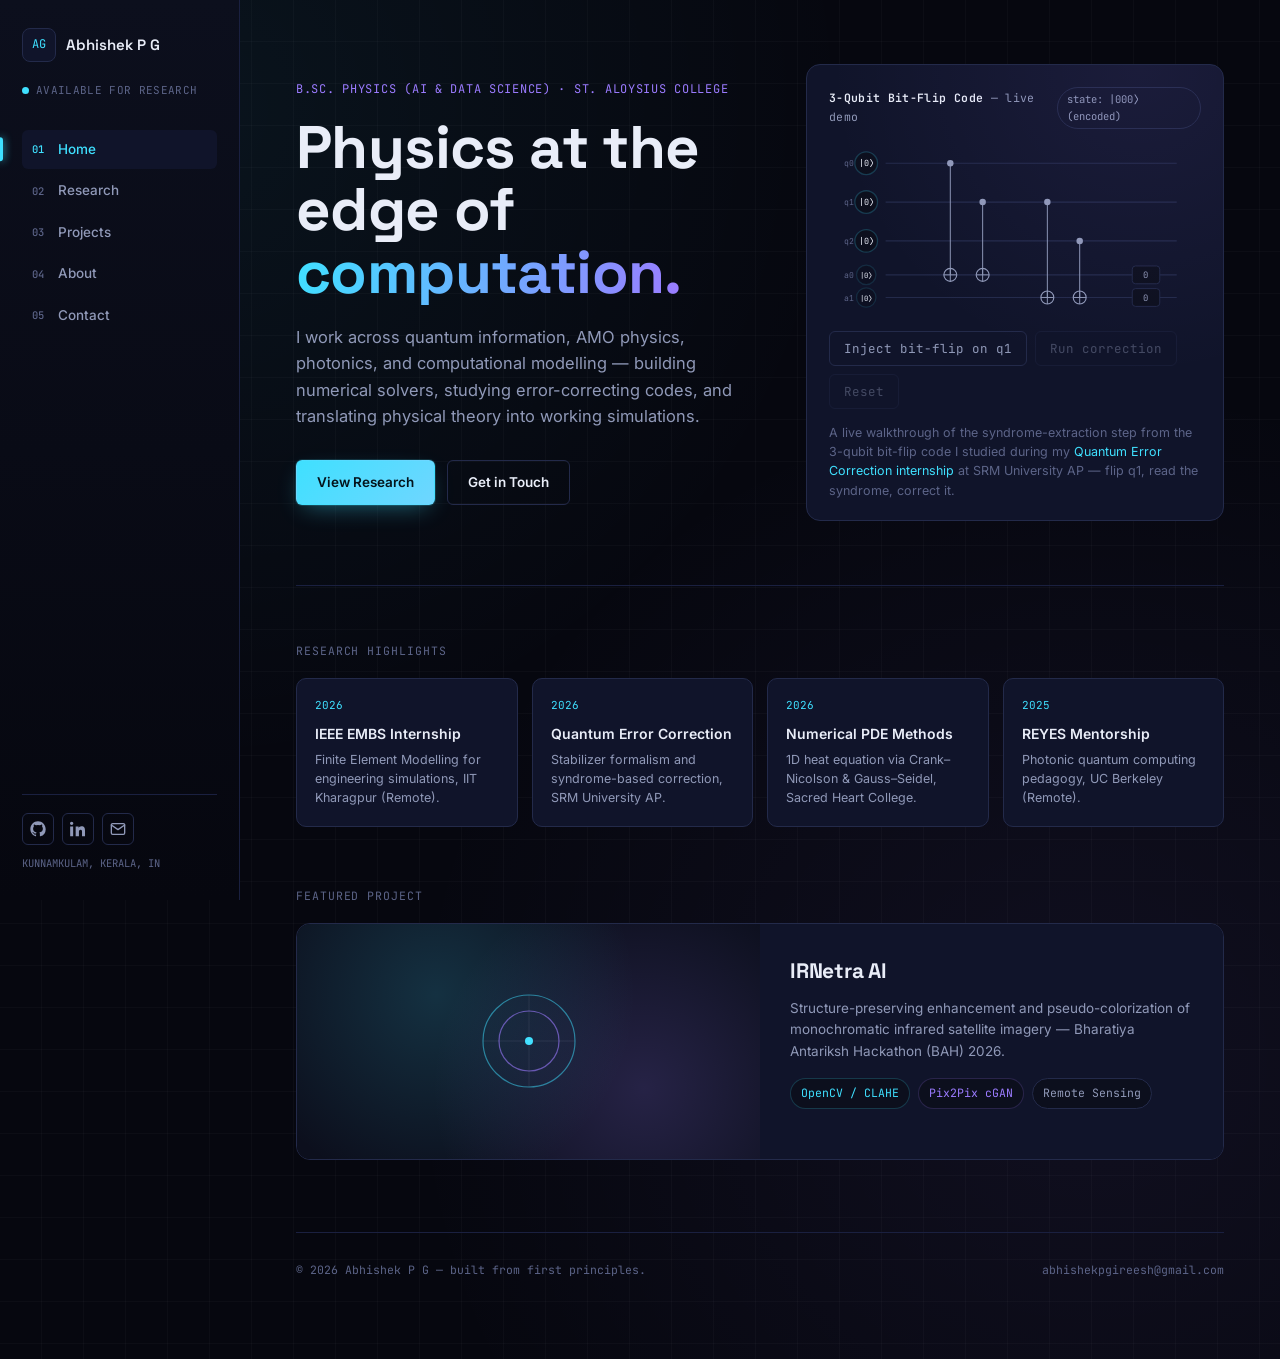
==== index.html @ 5b98b786 "Add files via upload" ====
<!DOCTYPE html>
<html lang="en">
<head>
<meta charset="UTF-8">
<meta name="viewport" content="width=device-width, initial-scale=1.0">
<title>Abhishek P G — Physics · Quantum Information · Computational Physics</title>
<meta name="description" content="Portfolio of Abhishek P G, B.Sc. Physics undergraduate working across quantum information, AMO physics, photonics, and computational modelling.">
<link rel="preconnect" href="https://fonts.googleapis.com">
<link rel="preconnect" href="https://fonts.gstatic.com" crossorigin>
<link href="https://fonts.googleapis.com/css2?family=Space+Grotesk:wght@500;600;700&family=Inter:wght@400;500;600&family=JetBrains+Mono:wght@400;500&display=swap" rel="stylesheet">
<link rel="stylesheet" href="style.css">
</head>
<body>

<div class="topbar">
  <div class="brand-name">Abhishek P G</div>
  <button class="menu-toggle" aria-label="Open navigation" aria-expanded="false">
    <svg width="18" height="18" viewBox="0 0 24 24" fill="none" stroke="currentColor" stroke-width="2" stroke-linecap="round"><line x1="3" y1="6" x2="21" y2="6"/><line x1="3" y1="12" x2="21" y2="12"/><line x1="3" y1="18" x2="21" y2="18"/></svg>
  </button>
</div>

<div class="shell">
  <aside class="sidebar">
    <div class="brand">
      <div class="brand-mark">AG</div>
      <div class="brand-name">Abhishek P G</div>
    </div>
    <div class="status-row"><span class="status-dot"></span> AVAILABLE FOR RESEARCH</div>

    <nav class="nav-list">
      <a href="index.html"><span class="idx">01</span>Home</a>
      <a href="research.html"><span class="idx">02</span>Research</a>
      <a href="projects.html"><span class="idx">03</span>Projects</a>
      <a href="about.html"><span class="idx">04</span>About</a>
      <a href="contact.html"><span class="idx">05</span>Contact</a>
    </nav>

    <div class="sidebar-foot">
      <div class="sidebar-socials">
        <a class="icon-btn" href="https://github.com/avatheman" target="_blank" rel="noopener" aria-label="GitHub">
          <svg width="16" height="16" viewBox="0 0 24 24" fill="currentColor"><path d="M12 .5C5.73.5.5 5.73.5 12c0 5.08 3.29 9.39 7.86 10.91.57.1.78-.25.78-.55v-1.94c-3.2.7-3.88-1.54-3.88-1.54-.52-1.33-1.28-1.68-1.28-1.68-1.04-.72.08-.7.08-.7 1.15.08 1.76 1.18 1.76 1.18 1.03 1.75 2.7 1.25 3.36.96.1-.75.4-1.25.73-1.54-2.55-.29-5.24-1.28-5.24-5.7 0-1.26.45-2.29 1.18-3.1-.12-.29-.51-1.46.11-3.05 0 0 .96-.31 3.15 1.18a10.9 10.9 0 0 1 5.74 0c2.19-1.49 3.15-1.18 3.15-1.18.62 1.59.23 2.76.11 3.05.73.81 1.18 1.84 1.18 3.1 0 4.43-2.69 5.41-5.25 5.7.41.36.78 1.08.78 2.17v3.22c0 .3.21.66.79.55A10.51 10.51 0 0 0 23.5 12c0-6.27-5.23-11.5-11.5-11.5Z"/></svg>
        </a>
        <a class="icon-btn" href="https://linkedin.com/in/abhishek-p-gireesh" target="_blank" rel="noopener" aria-label="LinkedIn">
          <svg width="16" height="16" viewBox="0 0 24 24" fill="currentColor"><path d="M4.98 3.5C4.98 4.88 3.87 6 2.5 6S0 4.88 0 3.5 1.12 1 2.5 1s2.48 1.12 2.48 2.5ZM.24 8.24h4.5V23H.24V8.24ZM8.5 8.24h4.32v2.01h.06c.6-1.13 2.07-2.33 4.26-2.33 4.55 0 5.39 3 5.39 6.9V23h-4.5v-6.44c0-1.54-.03-3.53-2.15-3.53-2.15 0-2.48 1.68-2.48 3.41V23H8.5V8.24Z"/></svg>
        </a>
        <a class="icon-btn" href="mailto:abhishekpgireesh@gmail.com" aria-label="Email">
          <svg width="16" height="16" viewBox="0 0 24 24" fill="none" stroke="currentColor" stroke-width="2" stroke-linecap="round" stroke-linejoin="round"><rect x="2" y="4" width="20" height="16" rx="2"/><path d="m22 6-10 7L2 6"/></svg>
        </a>
      </div>
      <div class="sidebar-loc">KUNNAMKULAM, KERALA, IN</div>
    </div>
  </aside>

  <main>
    <div class="hero">
      <div>
        <div class="hero-eyebrow">B.SC. PHYSICS (AI &amp; DATA SCIENCE) · ST. ALOYSIUS COLLEGE</div>
        <h1>Physics at the edge of <span class="accent">computation.</span></h1>
        <p class="hero-sub">I work across quantum information, AMO physics, photonics, and computational modelling — building numerical solvers, studying error-correcting codes, and translating physical theory into working simulations.</p>
        <div class="hero-cta">
          <a class="btn btn-primary" href="research.html">View Research</a>
          <a class="btn btn-ghost" href="contact.html">Get in Touch</a>
        </div>
      </div>

      <div class="circuit-panel" id="circuit-demo">
        <div class="circuit-head">
          <div class="circuit-title"><b>3-Qubit Bit-Flip Code</b> — live demo</div>
          <div class="circuit-state-label" data-state="clean">state: |000⟩ (encoded)</div>
        </div>

        <div class="circuit-svg-wrap">
          <svg viewBox="0 0 460 220" xmlns="http://www.w3.org/2000/svg" role="img" aria-label="Diagram of a 3-qubit bit-flip error correction circuit with two ancilla syndrome qubits">
            <!-- wires -->
            <line class="qline" x1="70" y1="30"  x2="430" y2="30"/>
            <line class="qline" x1="70" y1="78"  x2="430" y2="78"/>
            <line class="qline" x1="70" y1="126" x2="430" y2="126"/>
            <line class="qline" x1="70" y1="168" x2="430" y2="168"/>
            <line class="qline" x1="70" y1="196" x2="430" y2="196"/>

            <text class="wire-label" x="18" y="34">q0</text>
            <text class="wire-label" x="18" y="82">q1</text>
            <text class="wire-label" x="18" y="130">q2</text>
            <text class="wire-label" x="18" y="172">a0</text>
            <text class="wire-label" x="18" y="200">a1</text>

            <!-- CNOT: control q0 -> target a0 -->
            <line class="cnot-line" x1="150" y1="30" x2="150" y2="168"/>
            <circle class="cnot-dot" cx="150" cy="30" r="4"/>
            <circle class="cnot-ring" cx="150" cy="168" r="8"/>
            <line class="cnot-line" x1="150" y1="160" x2="150" y2="176"/>
            <line class="cnot-line" x1="142" y1="168" x2="158" y2="168"/>

            <!-- CNOT: control q1 -> target a0 -->
            <line class="cnot-line" x1="190" y1="78" x2="190" y2="168"/>
            <circle class="cnot-dot" cx="190" cy="78" r="4"/>
            <circle class="cnot-ring" cx="190" cy="168" r="8"/>
            <line class="cnot-line" x1="190" y1="160" x2="190" y2="176"/>
            <line class="cnot-line" x1="182" y1="168" x2="198" y2="168"/>

            <!-- CNOT: control q1 -> target a1 -->
            <line class="cnot-line" x1="270" y1="78" x2="270" y2="196"/>
            <circle class="cnot-dot" cx="270" cy="78" r="4"/>
            <circle class="cnot-ring" cx="270" cy="196" r="8"/>
            <line class="cnot-line" x1="270" y1="188" x2="270" y2="204"/>
            <line class="cnot-line" x1="262" y1="196" x2="278" y2="196"/>

            <!-- CNOT: control q2 -> target a1 -->
            <line class="cnot-line" x1="310" y1="126" x2="310" y2="196"/>
            <circle class="cnot-dot" cx="310" cy="126" r="4"/>
            <circle class="cnot-ring" cx="310" cy="196" r="8"/>
            <line class="cnot-line" x1="310" y1="188" x2="310" y2="204"/>
            <line class="cnot-line" x1="302" y1="196" x2="318" y2="196"/>

            <!-- data qubit state circles -->
            <circle class="qubit-state" id="q0-state" cx="46" cy="30" r="14"/>
            <text class="qubit-ket" id="q0-ket" x="46" y="34">|0⟩</text>
            <circle class="qubit-state" id="q1-state" cx="46" cy="78" r="14"/>
            <text class="qubit-ket" id="q1-ket" x="46" y="82">|0⟩</text>
            <circle class="qubit-state" id="q2-state" cx="46" cy="126" r="14"/>
            <text class="qubit-ket" id="q2-ket" x="46" y="130">|0⟩</text>

            <!-- ancilla initial state -->
            <circle class="qubit-state" cx="46" cy="168" r="12" opacity="0.6"/>
            <text class="qubit-ket" x="46" y="172" style="font-size:9px">|0⟩</text>
            <circle class="qubit-state" cx="46" cy="196" r="12" opacity="0.6"/>
            <text class="qubit-ket" x="46" y="200" style="font-size:9px">|0⟩</text>

            <!-- syndrome readout -->
            <rect class="syndrome-box" id="a0-box" x="375" y="157" width="34" height="22" rx="4"/>
            <text class="syndrome-val" id="a0-val" x="392" y="172">0</text>
            <rect class="syndrome-box" id="a1-box" x="375" y="185" width="34" height="22" rx="4"/>
            <text class="syndrome-val" id="a1-val" x="392" y="200">0</text>
          </svg>
        </div>

        <div class="circuit-controls">
          <button class="btn-mini" id="btn-inject">Inject bit-flip on q1</button>
          <button class="btn-mini violet" id="btn-correct" disabled>Run correction</button>
          <button class="btn-mini" id="btn-reset" disabled>Reset</button>
        </div>
        <p class="circuit-caption">A live walkthrough of the syndrome-extraction step from the 3-qubit bit-flip code I studied during my <a href="research.html">Quantum Error Correction internship</a> at SRM University AP — flip q1, read the syndrome, correct it.</p>
      </div>
    </div>

    <div class="section-label">Research highlights</div>
    <div class="highlights-grid">
      <a class="highlight-card" href="research.html">
        <span class="highlight-year">2026</span>
        <div class="highlight-name">IEEE EMBS Internship</div>
        <div class="highlight-desc">Finite Element Modelling for engineering simulations, IIT Kharagpur (Remote).</div>
      </a>
      <a class="highlight-card" href="research.html">
        <span class="highlight-year">2026</span>
        <div class="highlight-name">Quantum Error Correction</div>
        <div class="highlight-desc">Stabilizer formalism and syndrome-based correction, SRM University AP.</div>
      </a>
      <a class="highlight-card" href="research.html">
        <span class="highlight-year">2026</span>
        <div class="highlight-name">Numerical PDE Methods</div>
        <div class="highlight-desc">1D heat equation via Crank–Nicolson &amp; Gauss–Seidel, Sacred Heart College.</div>
      </a>
      <a class="highlight-card" href="research.html">
        <span class="highlight-year">2025</span>
        <div class="highlight-name">REYES Mentorship</div>
        <div class="highlight-desc">Photonic quantum computing pedagogy, UC Berkeley (Remote).</div>
      </a>
    </div>

    <div class="section-label">Featured project</div>
    <a class="featured-project" href="projects.html" style="text-decoration:none;">
      <div class="featured-visual">
        <svg width="120" height="120" viewBox="0 0 120 120" fill="none">
          <circle cx="60" cy="60" r="46" stroke="#3fe0ff" stroke-opacity="0.5" stroke-width="1.2"/>
          <circle cx="60" cy="60" r="30" stroke="#9b7bff" stroke-opacity="0.6" stroke-width="1.2"/>
          <circle cx="60" cy="60" r="4" fill="#3fe0ff"/>
          <path d="M60 14v92M14 60h92" stroke="#e9edf8" stroke-opacity="0.08"/>
        </svg>
      </div>
      <div class="featured-body">
        <h3>IRNetra AI</h3>
        <p>Structure-preserving enhancement and pseudo-colorization of monochromatic infrared satellite imagery — Bharatiya Antariksh Hackathon (BAH) 2026.</p>
        <div class="featured-tags">
          <span class="tag cyan">OpenCV / CLAHE</span>
          <span class="tag violet">Pix2Pix cGAN</span>
          <span class="tag">Remote Sensing</span>
        </div>
      </div>
    </a>

    <footer class="site-footer">
      <div>© 2026 Abhishek P G — built from first principles.</div>
      <div><a href="contact.html">abhishekpgireesh@gmail.com</a></div>
    </footer>
  </main>
</div>

<script src="main.js"></script>
</body>
</html>
---- style.css ----
/* ============================================================
   Abhishek P G — Portfolio
   Design language: "Deep-Space Quantum"
   bg near-black indigo · electric cyan + violet accents
   Display: Space Grotesk · Body: Inter · Mono/data: JetBrains Mono
   ============================================================ */

:root{
  --bg:            #06070f;
  --bg-elevated:   #0c0f1d;
  --surface:       #10142a;
  --surface-2:     #151b36;
  --border:        #232a4a;
  --border-soft:   #1a2040;

  --cyan:          #3fe0ff;
  --cyan-dim:      #3fe0ff33;
  --violet:        #9b7bff;
  --violet-dim:    #9b7bff33;
  --error:         #ff5470;
  --error-dim:     #ff547033;

  --text:          #e9edf8;
  --text-dim:      #9099b8;
  --text-faint:    #5c6488;

  --font-display:  'Space Grotesk', sans-serif;
  --font-body:     'Inter', sans-serif;
  --font-mono:     'JetBrains Mono', monospace;

  --sidebar-w:     240px;
  --radius:        10px;
  --radius-sm:     6px;

  --ease: cubic-bezier(.16,.8,.3,1);
}

*, *::before, *::after{ box-sizing: border-box; }
html{ scroll-behavior: smooth; }

@media (prefers-reduced-motion: reduce){
  html{ scroll-behavior: auto; }
  *, *::before, *::after{
    animation-duration: 0.01ms !important;
    animation-iteration-count: 1 !important;
    transition-duration: 0.01ms !important;
    scroll-behavior: auto !important;
  }
}

body{
  margin: 0;
  background: var(--bg);
  color: var(--text);
  font-family: var(--font-body);
  font-size: 16px;
  line-height: 1.6;
  -webkit-font-smoothing: antialiased;
}

/* faint starfield / grid texture on the page background */
body{
  background-image:
    radial-gradient(circle at 15% 8%, rgba(63,224,255,0.06), transparent 40%),
    radial-gradient(circle at 85% 78%, rgba(155,123,255,0.07), transparent 45%),
    linear-gradient(rgba(255,255,255,0.025) 1px, transparent 1px),
    linear-gradient(90deg, rgba(255,255,255,0.025) 1px, transparent 1px);
  background-size: auto, auto, 42px 42px, 42px 42px;
  background-position: 0 0, 0 0, -1px -1px, -1px -1px;
}

a{ color: inherit; text-decoration: none; }
h1,h2,h3,h4{ font-family: var(--font-display); margin: 0; letter-spacing: -0.01em; }
p{ margin: 0; }
ul{ margin: 0; padding: 0; list-style: none; }

:focus-visible{
  outline: 2px solid var(--cyan);
  outline-offset: 3px;
  border-radius: 3px;
}

/* ---------- layout shell ---------- */
.shell{
  display: flex;
  min-height: 100vh;
}

/* ---------- sidebar ---------- */
.sidebar{
  width: var(--sidebar-w);
  flex-shrink: 0;
  position: sticky;
  top: 0;
  height: 100vh;
  border-right: 1px solid var(--border-soft);
  background: linear-gradient(180deg, var(--bg-elevated), var(--bg));
  display: flex;
  flex-direction: column;
  padding: 28px 22px;
  z-index: 100;
}

.brand{
  display: flex;
  align-items: center;
  gap: 10px;
  margin-bottom: 6px;
}
.brand-mark{
  width: 34px; height: 34px;
  border-radius: 8px;
  border: 1px solid var(--border);
  background: var(--surface);
  display: flex; align-items: center; justify-content: center;
  font-family: var(--font-mono);
  font-size: 12px;
  color: var(--cyan);
  flex-shrink: 0;
}
.brand-name{
  font-family: var(--font-display);
  font-size: 15px;
  font-weight: 600;
  line-height: 1.2;
}
.status-row{
  display: flex; align-items: center; gap: 7px;
  margin: 14px 0 30px;
  font-family: var(--font-mono);
  font-size: 11px;
  color: var(--text-faint);
  letter-spacing: 0.03em;
}
.status-dot{
  width: 7px; height: 7px; border-radius: 50%;
  background: var(--cyan);
  box-shadow: 0 0 0 0 var(--cyan-dim);
  animation: pulse-dot 2.4s var(--ease) infinite;
}
@keyframes pulse-dot{
  0%   { box-shadow: 0 0 0 0 rgba(63,224,255,0.5); }
  70%  { box-shadow: 0 0 0 7px rgba(63,224,255,0); }
  100% { box-shadow: 0 0 0 0 rgba(63,224,255,0); }
}

.nav-list{
  display: flex;
  flex-direction: column;
  gap: 2px;
}
.nav-list a{
  display: flex;
  align-items: center;
  gap: 10px;
  padding: 9px 10px;
  border-radius: var(--radius-sm);
  font-size: 13.5px;
  color: var(--text-dim);
  font-weight: 500;
  transition: color .15s var(--ease), background .15s var(--ease);
  position: relative;
}
.nav-list a .idx{
  font-family: var(--font-mono);
  font-size: 10.5px;
  color: var(--text-faint);
  width: 16px;
}
.nav-list a:hover{ color: var(--text); background: var(--surface); }
.nav-list a.active{
  color: var(--cyan);
  background: var(--surface);
}
.nav-list a.active .idx{ color: var(--cyan); }
.nav-list a.active::before{
  content:'';
  position: absolute;
  left: -22px;
  top: 50%; transform: translateY(-50%);
  width: 3px; height: 60%;
  background: var(--cyan);
  border-radius: 0 3px 3px 0;
  box-shadow: 0 0 8px var(--cyan);
}

.sidebar-foot{
  margin-top: auto;
  padding-top: 18px;
  border-top: 1px solid var(--border-soft);
  display: flex;
  flex-direction: column;
  gap: 10px;
}
.sidebar-socials{
  display: flex; gap: 8px;
}
.icon-btn{
  width: 32px; height: 32px;
  border-radius: var(--radius-sm);
  border: 1px solid var(--border);
  display: flex; align-items: center; justify-content: center;
  color: var(--text-dim);
  transition: all .15s var(--ease);
}
.icon-btn:hover{ color: var(--cyan); border-color: var(--cyan-dim); background: var(--surface); }
.sidebar-loc{
  font-family: var(--font-mono);
  font-size: 10.5px;
  color: var(--text-faint);
}

/* mobile topbar */
.topbar{
  display: none;
  position: sticky; top: 0; z-index: 200;
  align-items: center; justify-content: space-between;
  padding: 14px 18px;
  background: var(--bg-elevated);
  border-bottom: 1px solid var(--border-soft);
}
.topbar .brand-name{ font-size: 14px; }
.menu-toggle{
  width: 36px; height: 36px;
  border: 1px solid var(--border);
  border-radius: var(--radius-sm);
  background: var(--surface);
  color: var(--text);
  display: flex; align-items: center; justify-content: center;
}

/* ---------- main content ---------- */
main{
  flex: 1;
  min-width: 0;
  padding: 64px 56px 80px;
}
.page-eyebrow{
  font-family: var(--font-mono);
  font-size: 12px;
  color: var(--cyan);
  letter-spacing: 0.08em;
  text-transform: uppercase;
  display: flex; align-items: center; gap: 8px;
  margin-bottom: 14px;
}
.page-eyebrow::before{
  content:'';
  width: 22px; height: 1px;
  background: var(--cyan);
}
.page-title{
  font-size: clamp(30px, 4vw, 42px);
  font-weight: 600;
  margin-bottom: 14px;
}
.page-lede{
  color: var(--text-dim);
  max-width: 640px;
  font-size: 16px;
  margin-bottom: 48px;
}

.container{ max-width: 980px; }

/* ---------- buttons ---------- */
.btn{
  display: inline-flex;
  align-items: center;
  gap: 8px;
  padding: 11px 20px;
  border-radius: var(--radius-sm);
  font-family: var(--font-body);
  font-weight: 600;
  font-size: 13.5px;
  cursor: pointer;
  border: 1px solid transparent;
  transition: all .15s var(--ease);
}
.btn-primary{
  background: linear-gradient(135deg, var(--cyan), #6fd6ff);
  color: #04141c;
  box-shadow: 0 0 0 1px rgba(63,224,255,0.15), 0 8px 24px -8px rgba(63,224,255,0.45);
}
.btn-primary:hover{ filter: brightness(1.08); transform: translateY(-1px); }
.btn-ghost{
  background: transparent;
  border-color: var(--border);
  color: var(--text);
}
.btn-ghost:hover{ border-color: var(--cyan-dim); color: var(--cyan); }
.btn-mini{
  padding: 8px 14px;
  font-size: 12.5px;
  border-radius: var(--radius-sm);
  border: 1px solid var(--border);
  background: var(--surface);
  color: var(--text-dim);
  cursor: pointer;
  font-family: var(--font-mono);
  transition: all .15s var(--ease);
}
.btn-mini:hover{ color: var(--text); border-color: var(--cyan-dim); }
.btn-mini:disabled{ opacity: 0.4; cursor: not-allowed; }
.btn-mini.violet:hover{ border-color: var(--violet-dim); color: var(--violet); }

/* ---------- cards ---------- */
.card{
  background: var(--surface);
  border: 1px solid var(--border);
  border-radius: var(--radius);
  padding: 26px;
  transition: border-color .2s var(--ease), transform .2s var(--ease);
}
.card:hover{ border-color: var(--border-soft); }

/* ---------- pills / tags ---------- */
.tag{
  display: inline-flex;
  align-items: center;
  font-family: var(--font-mono);
  font-size: 11.5px;
  padding: 5px 10px;
  border-radius: 100px;
  border: 1px solid var(--border);
  color: var(--text-dim);
  background: var(--bg-elevated);
}
.tag.cyan{ color: var(--cyan); border-color: var(--cyan-dim); }
.tag.violet{ color: var(--violet); border-color: var(--violet-dim); }

/* ---------- footer ---------- */
footer.site-footer{
  border-top: 1px solid var(--border-soft);
  margin-top: 72px;
  padding-top: 28px;
  display: flex;
  align-items: center;
  justify-content: space-between;
  flex-wrap: wrap;
  gap: 12px;
  font-family: var(--font-mono);
  font-size: 11.5px;
  color: var(--text-faint);
}
footer.site-footer a:hover{ color: var(--cyan); }

/* ================= responsive ================= */
@media (max-width: 860px){
  .shell{ flex-direction: column; }
  .sidebar{ display: none; }
  .topbar{ display: flex; }
  main{ padding: 40px 22px 64px; }

  .sidebar.mobile-open{
    display: flex;
    position: fixed;
    inset: 0 0 0 0;
    width: 100%;
    height: 100vh;
    z-index: 300;
  }
}

/* ============================================================
   HOME — hero + circuit demo + highlights + featured project
   ============================================================ */
.hero{
  display: grid;
  grid-template-columns: 1.05fr 0.95fr;
  gap: 48px;
  align-items: center;
  padding-bottom: 64px;
  border-bottom: 1px solid var(--border-soft);
  margin-bottom: 56px;
}
@media (max-width: 1000px){
  .hero{ grid-template-columns: 1fr; }
}
.hero-eyebrow{
  font-family: var(--font-mono);
  font-size: 12px;
  color: var(--violet);
  letter-spacing: 0.06em;
  margin-bottom: 18px;
}
.hero h1{
  font-size: clamp(38px, 5.4vw, 60px);
  font-weight: 700;
  line-height: 1.04;
  margin-bottom: 20px;
}
.hero h1 .accent{
  background: linear-gradient(100deg, var(--cyan), var(--violet));
  -webkit-background-clip: text;
  background-clip: text;
  color: transparent;
}
.hero-sub{
  color: var(--text-dim);
  font-size: 16.5px;
  max-width: 460px;
  margin-bottom: 30px;
}
.hero-cta{ display: flex; gap: 12px; flex-wrap: wrap; }

/* --- circuit demo panel --- */
.circuit-panel{
  background: var(--surface);
  border: 1px solid var(--border);
  border-radius: 14px;
  padding: 22px 22px 20px;
  position: relative;
  overflow: hidden;
}
.circuit-panel::before{
  content:'';
  position: absolute; inset: 0;
  background: radial-gradient(circle at 80% 0%, rgba(155,123,255,0.08), transparent 55%);
  pointer-events: none;
}
.circuit-head{
  display: flex; align-items: center; justify-content: space-between;
  margin-bottom: 4px;
}
.circuit-title{
  font-family: var(--font-mono);
  font-size: 11.5px;
  color: var(--text-dim);
  letter-spacing: 0.03em;
}
.circuit-title b{ color: var(--text); font-weight: 600; }
.circuit-state-label{
  font-family: var(--font-mono);
  font-size: 10.5px;
  padding: 3px 9px;
  border-radius: 100px;
  border: 1px solid var(--border);
  color: var(--text-dim);
  transition: all .2s var(--ease);
}
.circuit-state-label[data-state="error"]{ color: var(--error); border-color: var(--error-dim); background: rgba(255,84,112,0.08); }
.circuit-state-label[data-state="corrected"]{ color: var(--cyan); border-color: var(--cyan-dim); background: rgba(63,224,255,0.08); }

.circuit-svg-wrap{ margin: 10px 0 14px; }
.circuit-svg-wrap svg{ width: 100%; height: auto; display: block; }

.qline{ stroke: var(--border); stroke-width: 1.5; }
.wire-label{ font-family: var(--font-mono); font-size: 10px; fill: var(--text-faint); }
.gate-box{ fill: var(--bg-elevated); stroke: var(--border); stroke-width: 1.2; }
.gate-label{ font-family: var(--font-mono); font-size: 10px; fill: var(--text-dim); text-anchor: middle; }
.cnot-dot{ fill: var(--text-dim); }
.cnot-ring{ fill: none; stroke: var(--text-dim); stroke-width: 1.4; }
.cnot-line{ stroke: var(--text-dim); stroke-width: 1.2; }

.qubit-state{
  fill: var(--bg-elevated);
  stroke: var(--cyan-dim);
  stroke-width: 1.6;
  transition: stroke .3s var(--ease), fill .3s var(--ease);
}
.qubit-state.is-error{ stroke: var(--error); fill: rgba(255,84,112,0.12); }
.qubit-state.is-flash{ animation: flash-ring 0.5s var(--ease); }
@keyframes flash-ring{
  0%{ stroke-width: 1.6; }
  40%{ stroke-width: 5; }
  100%{ stroke-width: 1.6; }
}
.qubit-ket{ font-family: var(--font-mono); font-size: 10.5px; fill: var(--text); text-anchor: middle; }

.syndrome-box{
  fill: var(--bg-elevated); stroke: var(--border); stroke-width: 1.2;
  transition: stroke .25s var(--ease), fill .25s var(--ease);
}
.syndrome-box.lit{ stroke: var(--violet); fill: rgba(155,123,255,0.14); }
.syndrome-val{ font-family: var(--font-mono); font-size: 11px; fill: var(--text-dim); text-anchor: middle; transition: fill .25s var(--ease); }
.syndrome-val.lit{ fill: var(--violet); }

.circuit-controls{
  display: flex; gap: 8px; flex-wrap: wrap;
  margin-top: 6px;
}
.circuit-caption{
  font-size: 12.5px;
  color: var(--text-faint);
  margin-top: 14px;
  line-height: 1.55;
}
.circuit-caption a{ color: var(--cyan); }
.circuit-caption a:hover{ text-decoration: underline; }

/* --- highlights strip --- */
.section-label{
  font-family: var(--font-mono);
  font-size: 11.5px;
  color: var(--text-faint);
  letter-spacing: 0.08em;
  text-transform: uppercase;
  margin-bottom: 18px;
}
.highlights-grid{
  display: grid;
  grid-template-columns: repeat(4, 1fr);
  gap: 14px;
  margin-bottom: 60px;
}
@media (max-width: 900px){ .highlights-grid{ grid-template-columns: repeat(2, 1fr); } }
@media (max-width: 520px){ .highlights-grid{ grid-template-columns: 1fr; } }
.highlight-card{
  display: block;
  background: var(--surface);
  border: 1px solid var(--border);
  border-radius: var(--radius);
  padding: 18px;
  transition: all .18s var(--ease);
}
.highlight-card:hover{ border-color: var(--cyan-dim); transform: translateY(-2px); }
.highlight-year{ font-family: var(--font-mono); font-size: 11px; color: var(--cyan); margin-bottom: 8px; display: block; }
.highlight-name{ font-weight: 600; font-size: 14px; margin-bottom: 6px; }
.highlight-desc{ font-size: 12.5px; color: var(--text-dim); line-height: 1.5; }

/* --- featured project --- */
.featured-project{
  display: grid;
  grid-template-columns: 1fr 1fr;
  gap: 0;
  border: 1px solid var(--border);
  border-radius: 14px;
  overflow: hidden;
  margin-bottom: 20px;
}
@media (max-width: 800px){ .featured-project{ grid-template-columns: 1fr; } }
.featured-visual{
  background:
    radial-gradient(circle at 30% 30%, rgba(63,224,255,0.16), transparent 55%),
    radial-gradient(circle at 75% 70%, rgba(155,123,255,0.18), transparent 55%),
    var(--bg-elevated);
  position: relative;
  min-height: 220px;
  display: flex; align-items: center; justify-content: center;
  padding: 24px;
}
.featured-body{ padding: 30px; background: var(--surface); }
.featured-body h3{ font-size: 21px; margin-bottom: 10px; }
.featured-body p{ color: var(--text-dim); font-size: 13.5px; margin-bottom: 16px; }
.featured-tags{ display: flex; gap: 8px; flex-wrap: wrap; margin-bottom: 20px; }

/* ============================================================
   RESEARCH — timeline
   ============================================================ */
.timeline{
  position: relative;
  padding-left: 28px;
  margin-bottom: 60px;
}
.timeline::before{
  content:'';
  position: absolute; left: 5px; top: 6px; bottom: 6px;
  width: 1px;
  background: linear-gradient(var(--cyan-dim), var(--violet-dim));
}
.tl-item{
  position: relative;
  padding-bottom: 40px;
}
.tl-item:last-child{ padding-bottom: 0; }
.tl-dot{
  position: absolute; left: -28px; top: 6px;
  width: 11px; height: 11px; border-radius: 50%;
  background: var(--bg);
  border: 2px solid var(--cyan);
}
.tl-date{
  font-family: var(--font-mono);
  font-size: 11.5px;
  color: var(--cyan);
  margin-bottom: 8px;
}
.tl-item h3{ font-size: 18px; margin-bottom: 3px; }
.tl-org{ font-size: 13.5px; color: var(--text-dim); margin-bottom: 4px; }
.tl-guide{ font-family: var(--font-mono); font-size: 11.5px; color: var(--text-faint); margin-bottom: 14px; }
.tl-item ul{ display: flex; flex-direction: column; gap: 8px; }
.tl-item li{
  font-size: 14px; color: var(--text-dim);
  padding-left: 16px; position: relative; line-height: 1.55;
}
.tl-item li::before{
  content:'—'; position: absolute; left: 0; color: var(--text-faint);
}

.interest-pills{ display: flex; flex-wrap: wrap; gap: 10px; margin-bottom: 60px; }

.wc-grid{ display: grid; grid-template-columns: 1fr 1fr; gap: 12px; }
@media (max-width: 700px){ .wc-grid{ grid-template-columns: 1fr; } }
.wc-item{
  border: 1px solid var(--border); border-radius: var(--radius-sm);
  padding: 14px 16px; font-size: 13.5px; color: var(--text-dim);
}
.wc-item b{ display: block; color: var(--text); font-size: 14px; margin-bottom: 3px; font-weight: 600; }

/* ============================================================
   PROJECTS
   ============================================================ */
.project-card{ margin-bottom: 24px; }
.project-head{ display: flex; align-items: flex-start; justify-content: space-between; gap: 20px; margin-bottom: 6px; flex-wrap: wrap; }
.project-head h3{ font-size: 20px; }
.project-meta{ font-family: var(--font-mono); font-size: 11.5px; color: var(--text-faint); margin-bottom: 16px; }
.project-card ul{ display: flex; flex-direction: column; gap: 9px; margin-bottom: 18px; }
.project-card li{ font-size: 14px; color: var(--text-dim); padding-left: 16px; position: relative; line-height: 1.55; }
.project-card li::before{ content:'—'; position: absolute; left: 0; color: var(--text-faint); }
.project-tags{ display: flex; flex-wrap: wrap; gap: 8px; }

/* ============================================================
   ABOUT — education / skills / achievements
   ============================================================ */
.about-grid{ display: grid; grid-template-columns: 1fr 1fr; gap: 20px; margin-bottom: 20px; }
@media (max-width: 800px){ .about-grid{ grid-template-columns: 1fr; } }
.edu-item{ margin-bottom: 18px; }
.edu-item:last-child{ margin-bottom: 0; }
.edu-item h4{ font-size: 15px; margin-bottom: 3px; }
.edu-item .edu-meta{ font-family: var(--font-mono); font-size: 11.5px; color: var(--text-faint); margin-bottom: 6px; }
.edu-item p{ font-size: 13px; color: var(--text-dim); line-height: 1.5; }

.skill-row{ margin-bottom: 16px; }
.skill-row:last-child{ margin-bottom: 0; }
.skill-cat{ font-family: var(--font-mono); font-size: 11px; color: var(--violet); text-transform: uppercase; letter-spacing: 0.05em; margin-bottom: 8px; }
.skill-tags{ display: flex; flex-wrap: wrap; gap: 7px; }

.achv-list{ display: flex; flex-direction: column; gap: 12px; margin-bottom: 40px; }
.achv-item{
  display: flex; gap: 14px; align-items: flex-start;
  font-size: 14px; color: var(--text-dim);
  padding: 12px 0; border-bottom: 1px solid var(--border-soft);
}
.achv-item:last-child{ border-bottom: none; }
.achv-mark{ font-family: var(--font-mono); font-size: 11px; color: var(--cyan); flex-shrink: 0; margin-top: 2px; }
.achv-item b{ color: var(--text); font-weight: 600; }

.lang-row{ display: flex; gap: 22px; flex-wrap: wrap; }
.lang-item{ font-size: 14px; color: var(--text-dim); }
.lang-item b{ color: var(--text); }

/* ============================================================
   CONTACT
   ============================================================ */
.contact-grid{ display: grid; grid-template-columns: 1.1fr 0.9fr; gap: 40px; }
@media (max-width: 800px){ .contact-grid{ grid-template-columns: 1fr; } }
.contact-list{ display: flex; flex-direction: column; gap: 4px; }
.contact-row{
  display: flex; align-items: center; gap: 16px;
  padding: 18px 4px;
  border-bottom: 1px solid var(--border-soft);
  transition: transform .15s var(--ease);
}
.contact-row:hover{ transform: translateX(4px); }
.contact-row:first-child{ padding-top: 4px; }
.contact-icon{
  width: 38px; height: 38px; flex-shrink: 0;
  border: 1px solid var(--border); border-radius: var(--radius-sm);
  display: flex; align-items: center; justify-content: center;
  color: var(--cyan);
}
.contact-label{ font-family: var(--font-mono); font-size: 10.5px; color: var(--text-faint); text-transform: uppercase; letter-spacing: 0.05em; margin-bottom: 3px; }
.contact-value{ font-size: 15px; font-weight: 500; }
.contact-note{
  margin-top: 28px;
  font-size: 13px;
  color: var(--text-faint);
  line-height: 1.6;
}
.availability-card{
  background: linear-gradient(160deg, rgba(63,224,255,0.06), rgba(155,123,255,0.05));
}
.availability-card h4{ font-size: 15px; margin-bottom: 10px; }
.availability-card p{ font-size: 13.5px; color: var(--text-dim); line-height: 1.6; margin-bottom: 18px; }
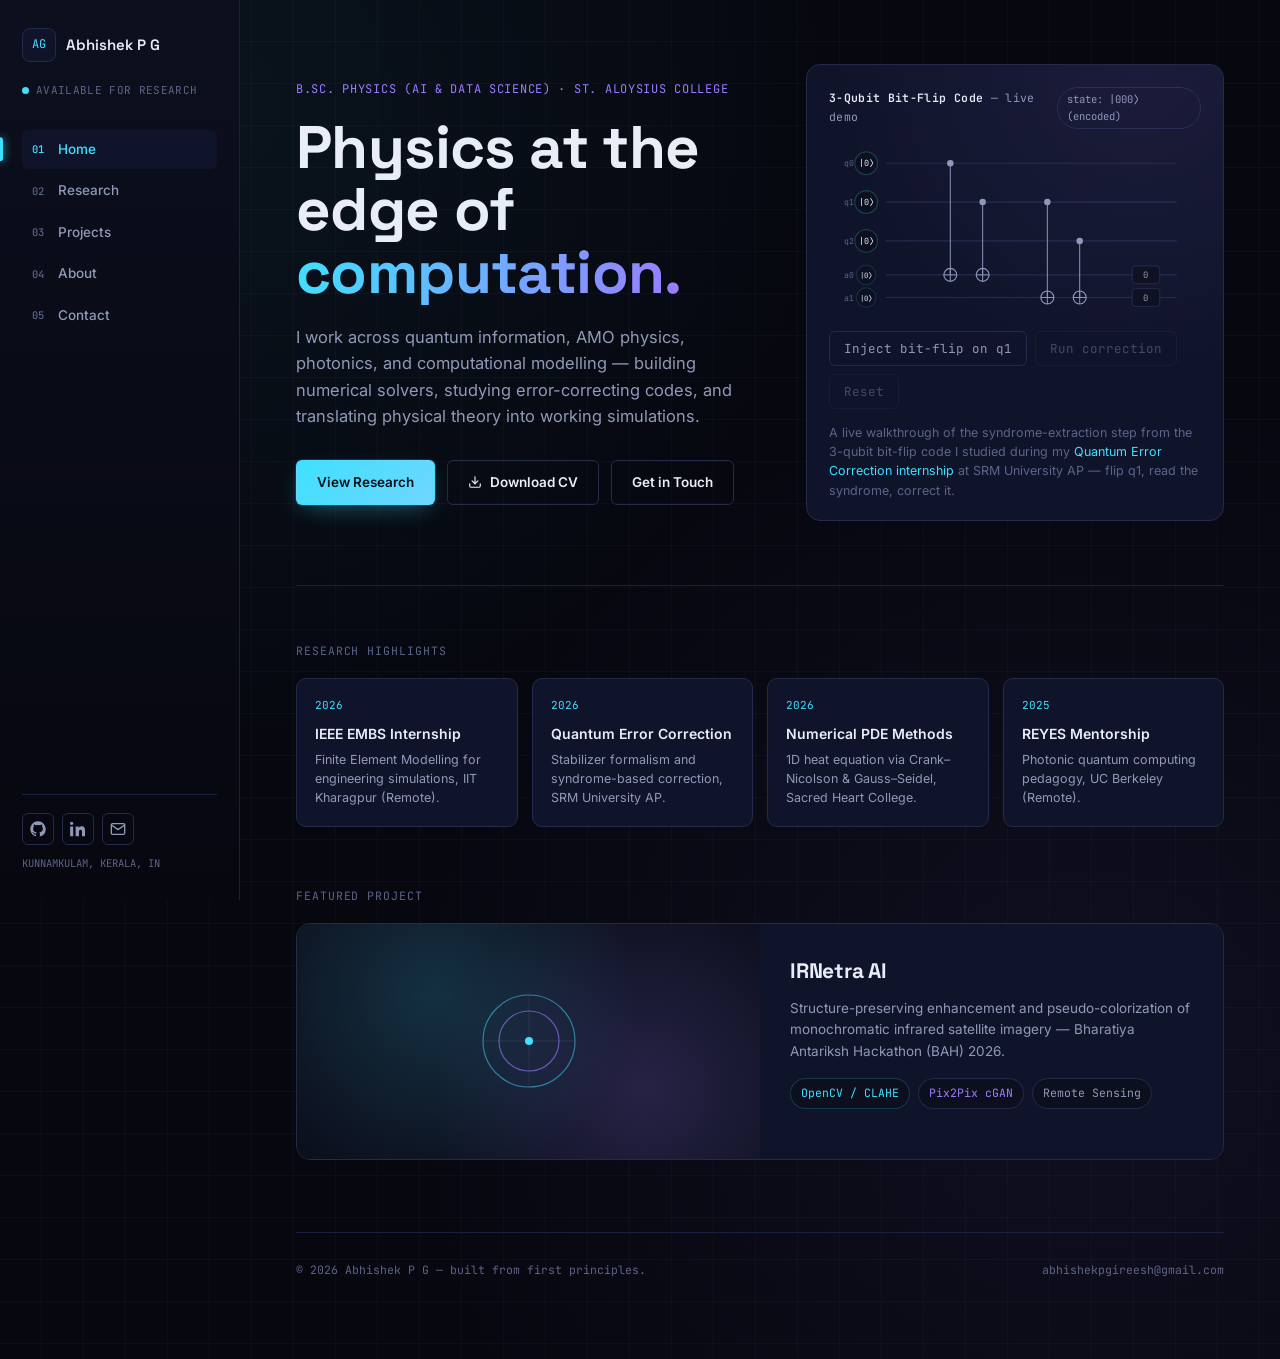
==== commit e7360f82: "Add CV download link to index.html" ====
--- a/index.html
+++ b/index.html
@@ -5,6 +5,9 @@
 <meta name="viewport" content="width=device-width, initial-scale=1.0">
 <title>Abhishek P G — Physics · Quantum Information · Computational Physics</title>
 <meta name="description" content="Portfolio of Abhishek P G, B.Sc. Physics undergraduate working across quantum information, AMO physics, photonics, and computational modelling.">
+<link rel="icon" type="svg+xml" href="favicon.svg">
+<link rel="icon" href="favicon.ico" sizes="any">
+<link rel="apple-touch-icon" href="apple-touch-icon.png">
 <link rel="preconnect" href="https://fonts.googleapis.com">
 <link rel="preconnect" href="https://fonts.gstatic.com" crossorigin>
 <link href="https://fonts.googleapis.com/css2?family=Space+Grotesk:wght@500;600;700&family=Inter:wght@400;500;600&family=JetBrains+Mono:wght@400;500&display=swap" rel="stylesheet">
@@ -59,6 +62,10 @@
         <p class="hero-sub">I work across quantum information, AMO physics, photonics, and computational modelling — building numerical solvers, studying error-correcting codes, and translating physical theory into working simulations.</p>
         <div class="hero-cta">
           <a class="btn btn-primary" href="research.html">View Research</a>
+          <a class="btn btn-ghost" href="ABHISHEK_PG_CV.pdf" target="_blank" rel="noopener" download>
+            <svg width="14" height="14" viewBox="0 0 24 24" fill="none" stroke="currentColor" stroke-width="2" stroke-linecap="round" stroke-linejoin="round"><path d="M21 15v4a2 2 0 0 1-2 2H5a2 2 0 0 1-2-2v-4"/><polyline points="7 10 12 15 17 10"/><line x1="12" y1="15" x2="12" y2="3"/></svg>
+            Download CV
+          </a>
           <a class="btn btn-ghost" href="contact.html">Get in Touch</a>
         </div>
       </div>
--- a/style.css
+++ b/style.css
@@ -673,3 +673,43 @@
 }
 .availability-card h4{ font-size: 15px; margin-bottom: 10px; }
 .availability-card p{ font-size: 13.5px; color: var(--text-dim); line-height: 1.6; margin-bottom: 18px; }
+
+/* --- report link (research timeline) --- */
+.tl-report-link{
+  display: inline-flex;
+  align-items: center;
+  gap: 7px;
+  margin-top: 14px;
+  font-family: var(--font-mono);
+  font-size: 12px;
+  color: var(--cyan);
+  border: 1px solid var(--cyan-dim);
+  padding: 7px 13px;
+  border-radius: 100px;
+  transition: all .15s var(--ease);
+}
+.tl-report-link:hover{ background: rgba(63,224,255,0.08); border-color: var(--cyan); }
+.tl-report-link svg{ flex-shrink: 0; }
+
+/* --- project team --- */
+.project-team{
+  margin-top: 22px;
+  padding-top: 20px;
+  border-top: 1px solid var(--border-soft);
+}
+.team-grid{ display: flex; flex-wrap: wrap; gap: 10px; }
+.team-member{
+  display: inline-flex;
+  align-items: center;
+  gap: 8px;
+  padding: 8px 14px;
+  border: 1px solid var(--border);
+  border-radius: 100px;
+  font-size: 13px;
+  color: var(--text-dim);
+  background: var(--bg-elevated);
+  transition: all .15s var(--ease);
+}
+.team-member svg{ color: var(--text-faint); flex-shrink: 0; transition: color .15s var(--ease); }
+.team-member:hover{ color: var(--cyan); border-color: var(--cyan-dim); }
+.team-member:hover svg{ color: var(--cyan); }
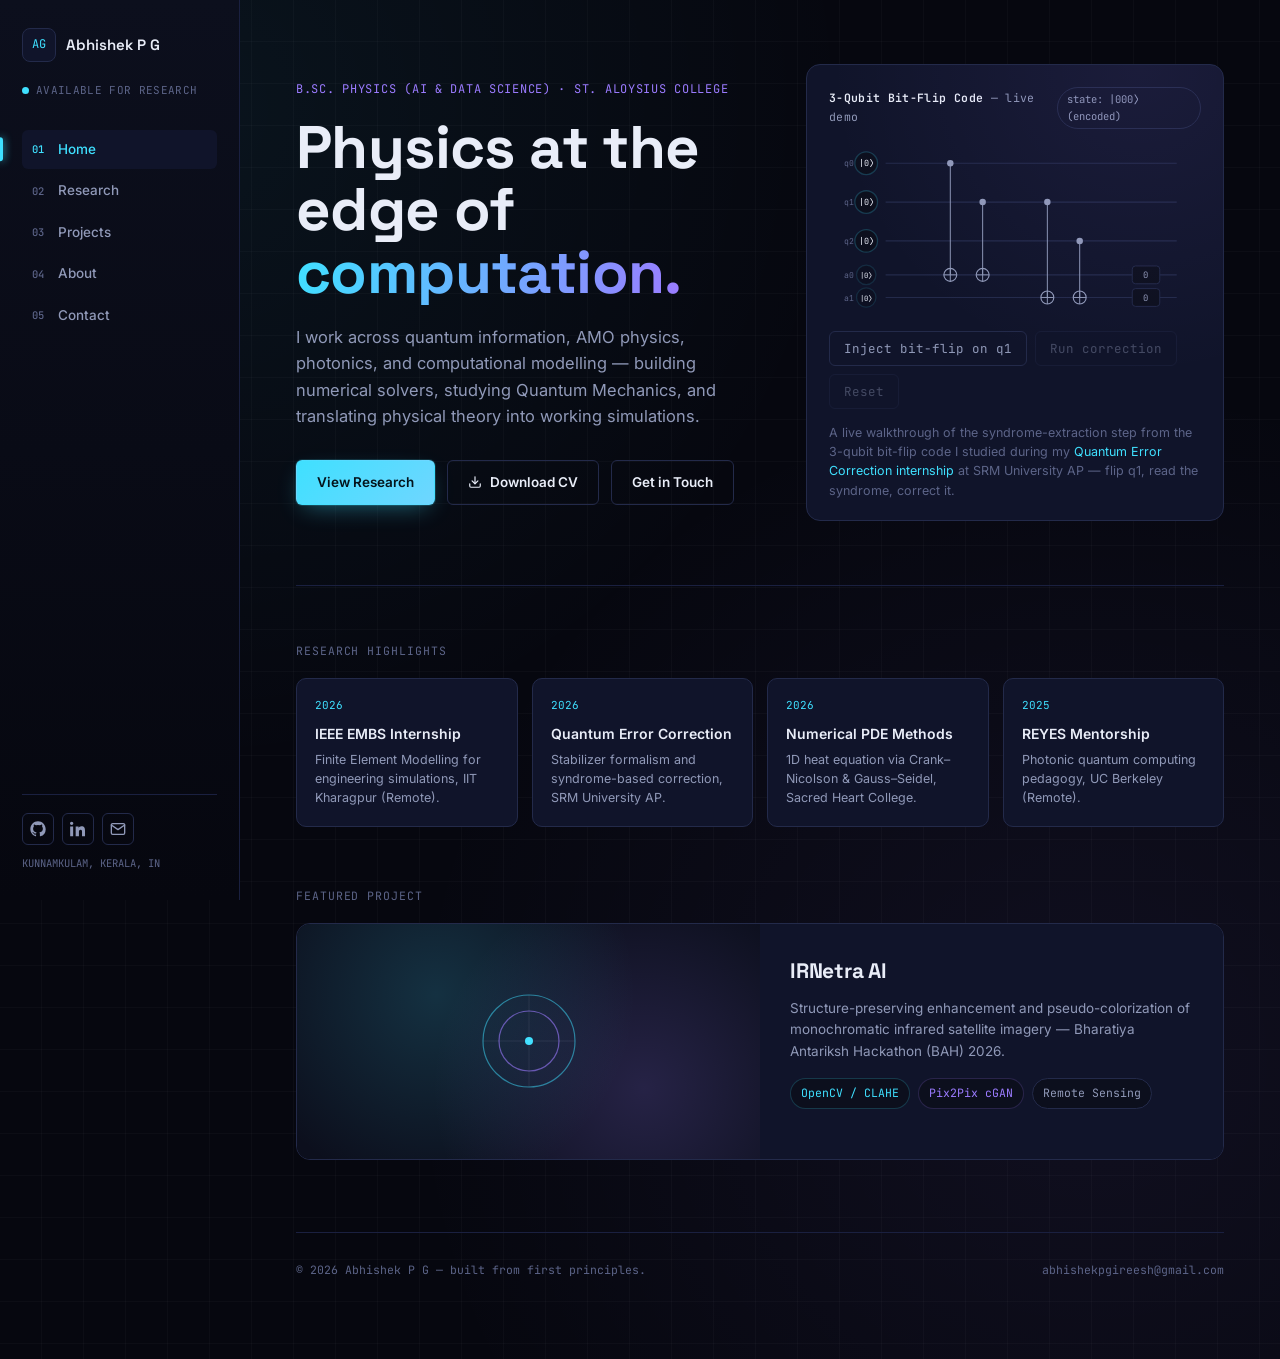
==== commit 242bfc96: "Update hero-sub paragraph to include Quantum Mechanics" ====
--- a/index.html
+++ b/index.html
@@ -59,7 +59,7 @@
       <div>
         <div class="hero-eyebrow">B.SC. PHYSICS (AI &amp; DATA SCIENCE) · ST. ALOYSIUS COLLEGE</div>
         <h1>Physics at the edge of <span class="accent">computation.</span></h1>
-        <p class="hero-sub">I work across quantum information, AMO physics, photonics, and computational modelling — building numerical solvers, studying error-correcting codes, and translating physical theory into working simulations.</p>
+        <p class="hero-sub">I work across quantum information, AMO physics, photonics, and computational modelling — building numerical solvers, studying Quantum Mechanics, and translating physical theory into working simulations.</p>
         <div class="hero-cta">
           <a class="btn btn-primary" href="research.html">View Research</a>
           <a class="btn btn-ghost" href="ABHISHEK_PG_CV.pdf" target="_blank" rel="noopener" download>
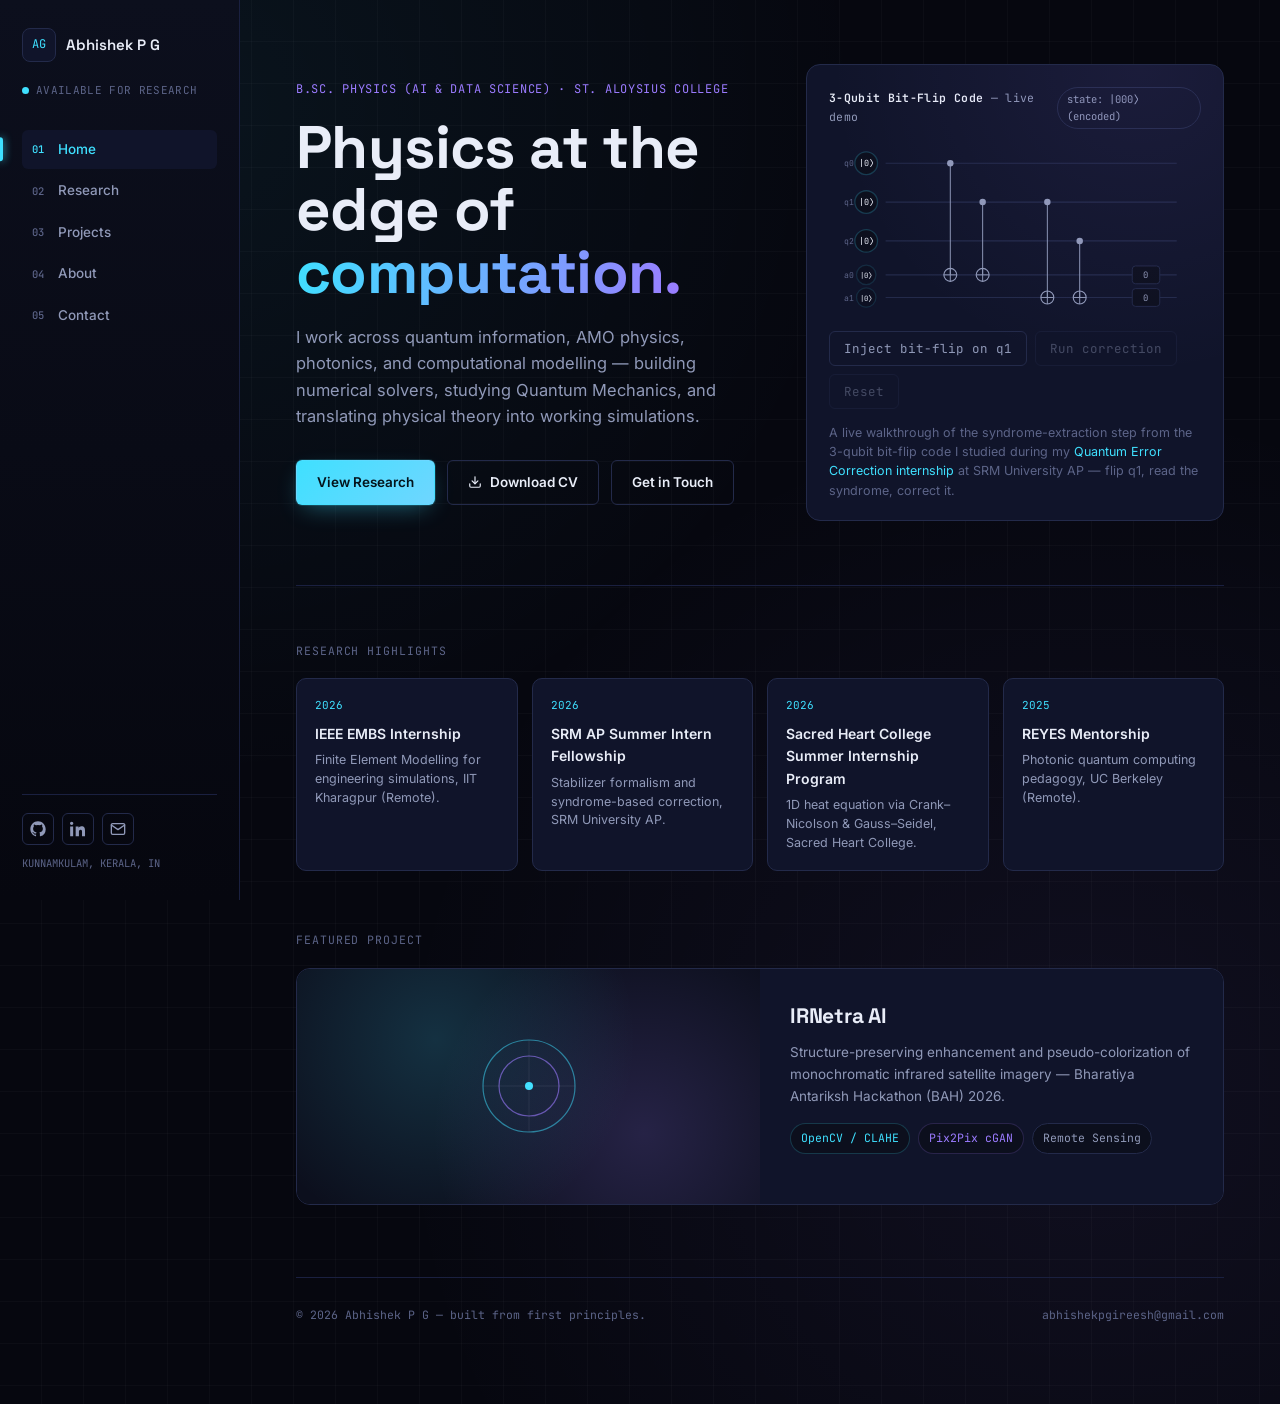
==== commit fb242034: "Update index.html" ====
--- a/index.html
+++ b/index.html
@@ -159,12 +159,12 @@
       </a>
       <a class="highlight-card" href="research.html">
         <span class="highlight-year">2026</span>
-        <div class="highlight-name">Quantum Error Correction</div>
+        <div class="highlight-name">SRM AP Summer Intern Fellowship</div>
         <div class="highlight-desc">Stabilizer formalism and syndrome-based correction, SRM University AP.</div>
       </a>
       <a class="highlight-card" href="research.html">
         <span class="highlight-year">2026</span>
-        <div class="highlight-name">Numerical PDE Methods</div>
+        <div class="highlight-name">Sacred Heart College Summer Internship Program</div>
         <div class="highlight-desc">1D heat equation via Crank–Nicolson &amp; Gauss–Seidel, Sacred Heart College.</div>
       </a>
       <a class="highlight-card" href="research.html">
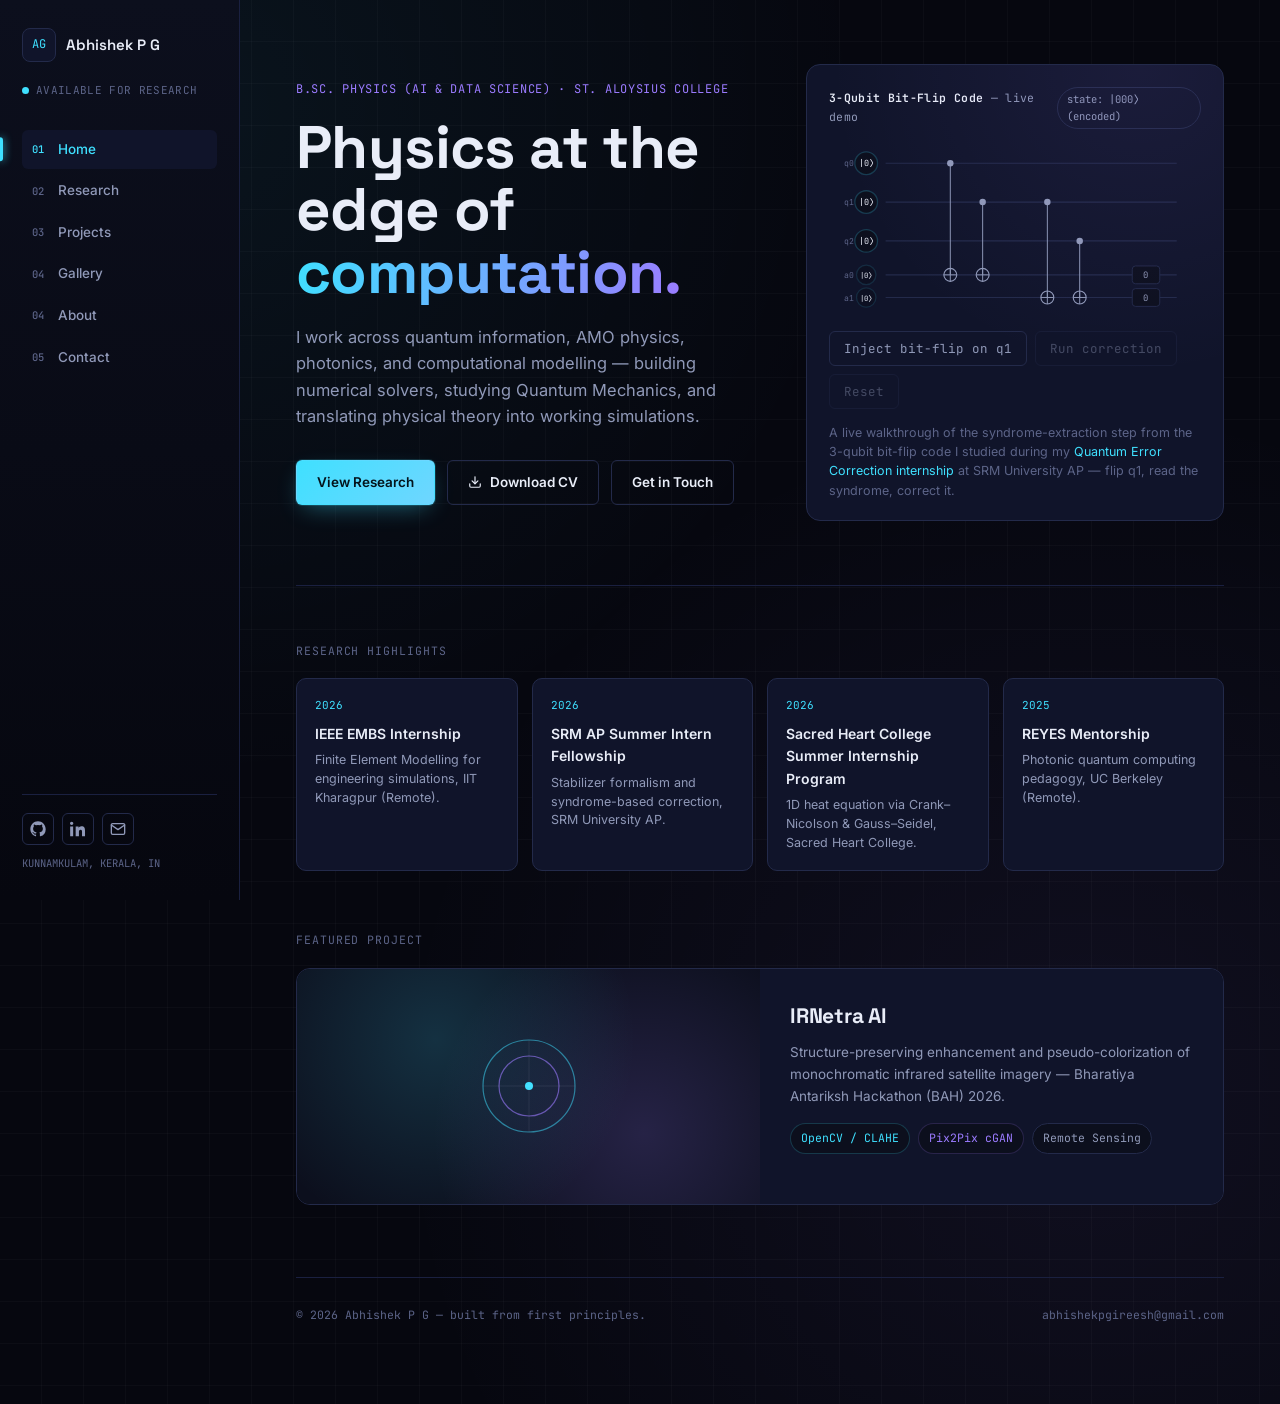
==== commit 2dbff913: "Add Gallery link to navigation menu" ====
--- a/index.html
+++ b/index.html
@@ -12,6 +12,7 @@
 <link rel="preconnect" href="https://fonts.gstatic.com" crossorigin>
 <link href="https://fonts.googleapis.com/css2?family=Space+Grotesk:wght@500;600;700&family=Inter:wght@400;500;600&family=JetBrains+Mono:wght@400;500&display=swap" rel="stylesheet">
 <link rel="stylesheet" href="style.css">
+<meta name="google-site-verification" content="LEBsiLvrGMS2A24VOXimTzfGe9EHWyfomTqUq0HoMCs" />
 </head>
 <body>
 
@@ -34,6 +35,7 @@
       <a href="index.html"><span class="idx">01</span>Home</a>
       <a href="research.html"><span class="idx">02</span>Research</a>
       <a href="projects.html"><span class="idx">03</span>Projects</a>
+       <a href="gallery.html"><span class="idx">04</span>Gallery</a>
       <a href="about.html"><span class="idx">04</span>About</a>
       <a href="contact.html"><span class="idx">05</span>Contact</a>
     </nav>
--- a/style.css
+++ b/style.css
@@ -713,3 +713,265 @@
 .team-member svg{ color: var(--text-faint); flex-shrink: 0; transition: color .15s var(--ease); }
 .team-member:hover{ color: var(--cyan); border-color: var(--cyan-dim); }
 .team-member:hover svg{ color: var(--cyan); }
+
+/* ============================================================
+   404 page
+   ============================================================ */
+.error-shell{
+  min-height: 100vh;
+  display: flex;
+  flex-direction: column;
+  align-items: center;
+  justify-content: center;
+  text-align: center;
+  padding: 40px 24px;
+}
+.error-code{
+  font-family: var(--font-display);
+  font-size: clamp(80px, 16vw, 160px);
+  font-weight: 700;
+  line-height: 1;
+  background: linear-gradient(100deg, var(--cyan), var(--violet));
+  -webkit-background-clip: text;
+  background-clip: text;
+  color: transparent;
+  margin-bottom: 6px;
+}
+.error-title{
+  font-family: var(--font-display);
+  font-size: 22px;
+  font-weight: 600;
+  margin-bottom: 10px;
+}
+.error-sub{
+  color: var(--text-dim);
+  font-size: 14.5px;
+  max-width: 380px;
+  margin-bottom: 30px;
+  line-height: 1.6;
+}
+.error-links{
+  display: flex;
+  gap: 10px;
+  flex-wrap: wrap;
+  justify-content: center;
+  margin-top: 14px;
+}
+.error-links a{
+  font-family: var(--font-mono);
+  font-size: 12px;
+  color: var(--text-dim);
+  border: 1px solid var(--border);
+  padding: 7px 14px;
+  border-radius: 100px;
+  transition: all .15s var(--ease);
+}
+.error-links a:hover{ color: var(--cyan); border-color: var(--cyan-dim); }
+
+/* --- certifications --- */
+.cert-grid{
+  display: grid;
+  grid-template-columns: repeat(2, 1fr);
+  gap: 14px;
+  margin-bottom: 40px;
+}
+@media (max-width: 700px){ .cert-grid{ grid-template-columns: 1fr; } }
+.cert-box{
+  background: var(--surface);
+  border: 1px solid var(--border);
+  border-radius: var(--radius);
+  padding: 18px;
+  transition: all .18s var(--ease);
+}
+.cert-box:hover{ border-color: var(--violet-dim); transform: translateY(-2px); }
+.cert-icon{
+  width: 36px; height: 36px; flex-shrink: 0;
+  border: 1px solid var(--border);
+  border-radius: var(--radius-sm);
+  display: flex; align-items: center; justify-content: center;
+  color: var(--violet);
+  margin-bottom: 14px;
+}
+.cert-name{ font-size: 14px; font-weight: 600; color: var(--text); margin-bottom: 5px; line-height: 1.4; }
+.cert-issuer{ font-family: var(--font-mono); font-size: 11.5px; color: var(--text-faint); }
+
+/* ============================================================
+   GALLERY — certifications showcase + special moments
+   ============================================================ */
+.gallery-intro{ margin-bottom: 44px; }
+
+/* --- certificate cards --- */
+.cert-showcase-grid{
+  display: grid;
+  grid-template-columns: repeat(3, 1fr);
+  gap: 18px;
+  margin-bottom: 70px;
+}
+@media (max-width: 900px){ .cert-showcase-grid{ grid-template-columns: repeat(2, 1fr); } }
+@media (max-width: 560px){ .cert-showcase-grid{ grid-template-columns: 1fr; } }
+
+.cert-showcase-card{
+  background: var(--surface);
+  border: 1px solid var(--border);
+  border-radius: var(--radius);
+  overflow: hidden;
+  transition: all .18s var(--ease);
+}
+.cert-showcase-card:hover{ border-color: var(--violet-dim); transform: translateY(-2px); }
+
+.cert-thumb{
+  display: block;
+  width: 100%;
+  aspect-ratio: 4 / 3;
+  border: none;
+  padding: 0;
+  cursor: zoom-in;
+  background: var(--bg-elevated);
+  position: relative;
+  overflow: hidden;
+}
+.cert-thumb img{
+  width: 100%; height: 100%;
+  object-fit: cover;
+  display: block;
+  transition: transform .3s var(--ease);
+}
+.cert-thumb:hover img{ transform: scale(1.04); }
+.cert-thumb::after{
+  content: 'View full size';
+  position: absolute;
+  inset: auto 0 0 0;
+  padding: 8px 12px;
+  font-family: var(--font-mono);
+  font-size: 10.5px;
+  color: var(--text);
+  background: linear-gradient(0deg, rgba(6,7,15,0.85), transparent);
+  opacity: 0;
+  transition: opacity .18s var(--ease);
+  text-align: left;
+}
+.cert-thumb:hover::after{ opacity: 1; }
+
+/* graceful placeholder when an image hasn't been added yet */
+.cert-thumb.img-missing{ cursor: default; }
+.cert-thumb.img-missing::after{ content: none; }
+.cert-thumb.img-missing::before{
+  content: 'Certificate preview';
+  position: absolute; inset: 0;
+  display: flex; align-items: center; justify-content: center;
+  font-family: var(--font-mono);
+  font-size: 11px;
+  color: var(--text-faint);
+  background:
+    repeating-linear-gradient(45deg, transparent, transparent 10px, rgba(255,255,255,0.02) 10px, rgba(255,255,255,0.02) 20px),
+    var(--bg-elevated);
+}
+
+.cert-showcase-body{ padding: 16px 18px 18px; }
+.cert-showcase-name{ font-size: 14px; font-weight: 600; color: var(--text); margin-bottom: 4px; line-height: 1.4; }
+.cert-showcase-issuer{ font-family: var(--font-mono); font-size: 11px; color: var(--text-faint); margin-bottom: 12px; }
+.cert-pdf-link{
+  display: inline-flex; align-items: center; gap: 6px;
+  font-family: var(--font-mono); font-size: 11.5px;
+  color: var(--cyan);
+}
+.cert-pdf-link:hover{ text-decoration: underline; }
+
+/* --- special moments --- */
+.moments-grid{
+  display: grid;
+  grid-template-columns: repeat(3, 1fr);
+  gap: 14px;
+  margin-bottom: 20px;
+}
+@media (max-width: 900px){ .moments-grid{ grid-template-columns: repeat(2, 1fr); } }
+@media (max-width: 560px){ .moments-grid{ grid-template-columns: 1fr; } }
+
+.moment-tile{
+  display: block;
+  width: 100%;
+  aspect-ratio: 1 / 1;
+  border: 1px solid var(--border);
+  border-radius: var(--radius);
+  padding: 0;
+  cursor: zoom-in;
+  background: var(--bg-elevated);
+  position: relative;
+  overflow: hidden;
+  transition: border-color .18s var(--ease);
+}
+.moment-tile:hover{ border-color: var(--cyan-dim); }
+.moment-tile img{
+  width: 100%; height: 100%;
+  object-fit: cover;
+  display: block;
+  transition: transform .35s var(--ease);
+}
+.moment-tile:hover img{ transform: scale(1.06); }
+.moment-caption{
+  position: absolute; inset: auto 0 0 0;
+  padding: 12px 14px 10px;
+  background: linear-gradient(0deg, rgba(6,7,15,0.92), transparent);
+  font-size: 12px;
+  color: var(--text);
+  text-align: left;
+  opacity: 0;
+  transform: translateY(6px);
+  transition: all .2s var(--ease);
+}
+.moment-tile:hover .moment-caption{ opacity: 1; transform: translateY(0); }
+
+.moment-tile.img-missing{ cursor: default; }
+.moment-tile.img-missing img{ display: none; }
+.moment-tile.img-missing .moment-caption{ opacity: 1; transform: none; background: none; }
+.moment-tile.img-missing::before{
+  content: '';
+  position: absolute; inset: 0;
+  background:
+    repeating-linear-gradient(45deg, transparent, transparent 10px, rgba(255,255,255,0.02) 10px, rgba(255,255,255,0.02) 20px),
+    var(--bg-elevated);
+}
+
+/* --- lightbox --- */
+.lightbox{
+  position: fixed; inset: 0;
+  background: rgba(4,5,10,0.92);
+  display: flex;
+  align-items: center;
+  justify-content: center;
+  padding: 40px 24px;
+  opacity: 0;
+  pointer-events: none;
+  transition: opacity .2s var(--ease);
+  z-index: 1000;
+}
+.lightbox.open{ opacity: 1; pointer-events: auto; }
+.lightbox-img{
+  max-width: min(900px, 92vw);
+  max-height: 78vh;
+  border-radius: 10px;
+  border: 1px solid var(--border);
+  box-shadow: 0 30px 80px -20px rgba(0,0,0,0.6);
+}
+.lightbox-caption{
+  position: absolute;
+  bottom: 34px; left: 0; right: 0;
+  text-align: center;
+  font-family: var(--font-mono);
+  font-size: 12.5px;
+  color: var(--text-dim);
+}
+.lightbox-close{
+  position: absolute; top: 22px; right: 26px;
+  width: 40px; height: 40px;
+  border-radius: 50%;
+  border: 1px solid var(--border);
+  background: var(--surface);
+  color: var(--text);
+  font-size: 20px;
+  line-height: 1;
+  cursor: pointer;
+  display: flex; align-items: center; justify-content: center;
+  transition: all .15s var(--ease);
+}
+.lightbox-close:hover{ color: var(--cyan); border-color: var(--cyan-dim); }
